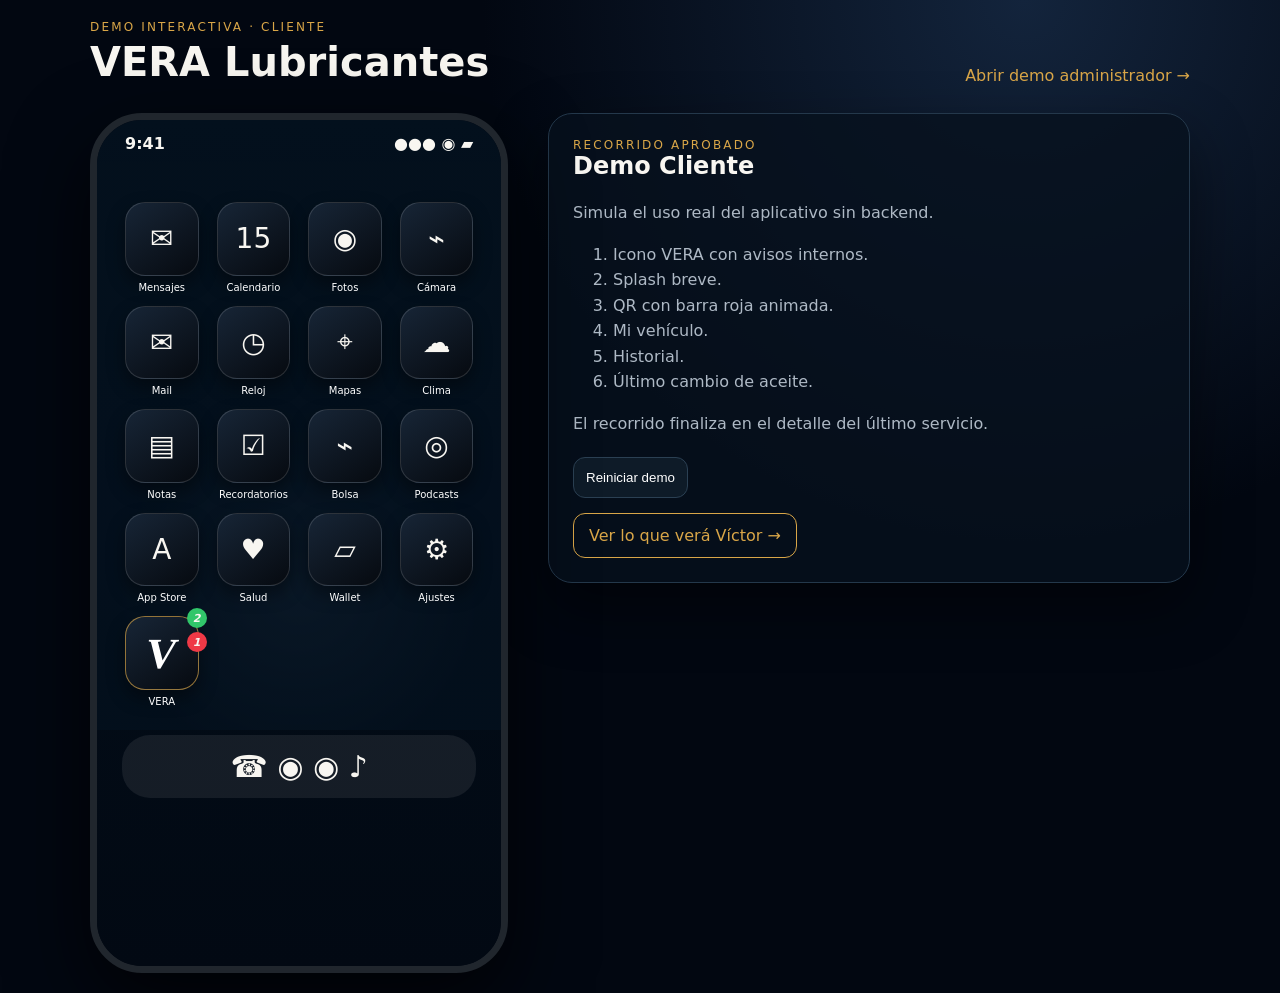
==== index.html @ 76a8cbde "Add interactive client demo" ====
<!doctype html><html lang="es"><head><meta charset="utf-8"><meta name="viewport" content="width=device-width,initial-scale=1"><title>VERA Lubricantes | Demo Cliente</title><style>:root{--bg:#030914;--card:#091522;--line:#22344a;--gold:#d9a648;--red:#ef3946;--green:#31c66a;--txt:#f8f6f1;--muted:#9ba8b7}*{box-sizing:border-box}html,body{margin:0;min-height:100%;background:radial-gradient(circle at 80% 0,#13243c 0,transparent 38%),#020711;color:var(--txt);font-family:Inter,system-ui,-apple-system,Segoe UI,sans-serif}body{padding:20px}.wrap{max-width:1100px;margin:auto;display:grid;grid-template-columns:minmax(300px,430px) 1fr;gap:28px;align-items:start}.head{grid-column:1/-1;display:flex;justify-content:space-between;gap:16px;align-items:end}.eyebrow{font-size:12px;letter-spacing:.18em;color:var(--gold);text-transform:uppercase}.head h1{margin:5px 0 0;font-size:clamp(24px,4vw,40px)}a{color:var(--gold);text-decoration:none}.phone{position:relative;aspect-ratio:9/18.5;max-height:860px;background:#020813;border:7px solid #20262d;border-radius:52px;box-shadow:0 30px 80px #000b;overflow:hidden}.screen{display:none;height:100%;overflow:auto;background:linear-gradient(180deg,#03101d,#020913);scrollbar-width:none}.screen.active{display:block}.screen::-webkit-scrollbar{display:none}.status{height:42px;padding:14px 28px 0;display:flex;justify-content:space-between;font-weight:700}.brand{display:flex;align-items:center;gap:12px;padding:18px 25px;border-bottom:1px solid #253342}.mark{font:800 46px Georgia;line-height:1;transform:skew(-10deg);color:#fff}.brandname{font:700 26px Georgia}.brandname small{display:block;color:var(--gold);font:600 13px system-ui;letter-spacing:.14em}.bell{margin-left:auto;position:relative;font-size:25px}.badge{position:absolute;right:-9px;top:-8px;min-width:20px;height:20px;border-radius:20px;display:grid;place-items:center;font-size:11px;font-weight:800}.green{background:var(--green)}.red{background:var(--red)}.home-grid{padding:40px 28px;display:grid;grid-template-columns:repeat(4,1fr);gap:30px 18px;background:linear-gradient(#03101dcf,#03101dcf),radial-gradient(circle at 50% 75%,#24364b,transparent 38%)}.appicon{aspect-ratio:1;border-radius:20px;background:linear-gradient(145deg,#172536,#060a10);border:1px solid #ffffff24;display:grid;place-items:center;font-size:28px;position:relative;box-shadow:0 8px 18px #0006}.appicon span{position:absolute;top:calc(100% + 7px);font-size:10px;color:white}.veraicon{border-color:#d9a648aa;cursor:pointer}.veraicon .mark{font-size:43px}.veraicon .b1{right:-9px;top:-9px}.veraicon .b2{right:-9px;top:15px}.dock{margin:5px 25px 30px;border-radius:28px;background:#ffffff13;padding:14px;display:flex;justify-content:space-around;font-size:30px}.splash{height:100%;display:grid;place-items:center;text-align:center;position:relative;background:radial-gradient(circle at 70% 65%,#142438 0,transparent 35%),#020914}.splash .logo .mark{font-size:80px}.splash h2{font:700 44px Georgia;margin:4px 0}.splash h2 span{display:block;color:var(--gold);font:600 20px system-ui;letter-spacing:.12em}.splash p{color:#c9d0d7}.loader{height:2px;width:65%;margin:50px auto 0;background:#243342;overflow:hidden}.loader:after{content:"";display:block;width:35%;height:100%;background:var(--red);animation:load 1.15s infinite}@keyframes load{from{transform:translateX(-110%)}to{transform:translateX(390%)}}.title{padding:24px 27px 8px;font:700 34px Georgia}.title em{font-style:normal;color:var(--gold)}.sub{padding:0 27px 20px;color:var(--muted)}.scanner{height:53%;margin:10px 24px 20px;position:relative;border-radius:28px;background:radial-gradient(circle at 45% 55%,#24364b,#08111b 62%);overflow:hidden;cursor:pointer}.qr{position:absolute;width:42%;aspect-ratio:1;left:29%;top:28%;background:repeating-conic-gradient(#111 0 25%,#fff 0 50%) 0/22px 22px;border:10px solid #eee;box-shadow:0 15px 30px #0009}.scanline{position:absolute;left:12%;right:12%;height:3px;background:#ff3344;box-shadow:0 0 15px #ff3344;animation:scan 1.8s ease-in-out infinite}@keyframes scan{0%{top:20%}50%{top:72%}100%{top:20%}}.manual{margin:0 25px 30px;border:1px solid var(--gold);padding:17px;border-radius:16px;text-align:center;cursor:pointer}.vehicleHero{margin:8px 24px 14px;height:170px;border-radius:24px;background:radial-gradient(ellipse at 52% 80%,#1f3043 0,#07111c 60%);position:relative;overflow:hidden}.car{position:absolute;left:11%;right:11%;bottom:26px;height:54px;border-radius:60% 45% 18px 18px;background:linear-gradient(#1b222b,#05080c);box-shadow:inset 0 0 0 2px #34414d,0 15px 25px #000}.car:before,.car:after{content:"";position:absolute;bottom:-15px;width:31px;height:31px;border-radius:50%;background:#050505;border:6px solid #252c33}.car:before{left:17%}.car:after{right:17%}.plate{position:absolute;bottom:18px;left:50%;transform:translateX(-50%);background:#e8edf3;color:#10223d;padding:5px 11px;border-radius:5px;font-weight:800;font-size:12px}.rowcards{display:grid;grid-template-columns:1fr 1fr;gap:12px;padding:0 24px}.card{border:1px solid #283a4c;background:linear-gradient(145deg,#0d1b29,#07111b);border-radius:18px;padding:17px}.card b{display:block;color:var(--gold);font-size:12px;margin-bottom:12px;text-transform:uppercase}.big{font-size:21px}.person{margin:14px 24px}.cta{margin:12px 24px;padding:17px;border-radius:15px;text-align:center;font-weight:800;cursor:pointer;border:1px solid var(--gold)}.cta.primary{background:linear-gradient(135deg,#f0ca75,#c58f35);color:#10141a}.msg{display:flex;align-items:center;gap:12px;margin:15px 24px 26px;padding:16px;border-radius:17px;background:#101e2b;border:1px solid #263a4d}.tabs{display:flex;gap:8px;overflow:auto;padding:0 20px 15px}.tabs span{white-space:nowrap;border:1px solid #34475a;border-radius:30px;padding:8px 13px;font-size:12px}.tabs .on{color:var(--gold);border-color:var(--gold)}.timeline{padding:0 20px 30px}.service{border:1px solid #263b4d;background:#0c1824;border-radius:16px;margin-bottom:12px;padding:15px;cursor:pointer}.service .top{display:flex;justify-content:space-between}.service strong{color:var(--gold)}.service small{display:block;color:var(--muted);margin-top:8px}.detail{padding:0 20px 30px}.detail .service{cursor:default}.field{display:flex;justify-content:space-between;gap:12px;padding:12px 0;border-bottom:1px solid #233344}.field span:first-child{color:#cad1d9}.field span:last-child{text-align:right;color:#fff}.end{text-align:center;color:var(--muted);padding:0 20px 25px}.side{padding:24px;border:1px solid #24384b;border-radius:24px;background:#07111dcc;box-shadow:0 24px 60px #0007}.side h2{margin-top:0}.side li,.side p{color:#aeb9c5;line-height:1.6}.side a{display:inline-block;margin-top:15px;border:1px solid var(--gold);padding:12px 15px;border-radius:12px}.navbuttons{display:flex;gap:10px;margin-top:20px}.navbuttons button{background:#0e1b28;color:#fff;border:1px solid #2b4053;border-radius:12px;padding:12px;cursor:pointer}.back{position:absolute;left:19px;top:57px;z-index:3;border:0;background:#101d29cc;color:#fff;width:38px;height:38px;border-radius:50%;font-size:22px;cursor:pointer}@media(max-width:820px){body{padding:10px}.wrap{grid-template-columns:1fr}.head{align-items:start;flex-direction:column}.phone{margin:auto;width:min(100%,410px)}.side{display:none}}</style></head><body><div class="wrap"><header class="head"><div><div class="eyebrow">Demo interactiva · Cliente</div><h1>VERA Lubricantes</h1></div><a href="admin.html">Abrir demo administrador →</a></header><main class="phone" id="phone"><section class="screen active" data-name="home"><div class="status"><span>9:41</span><span>●●● ◉ ▰</span></div><div class="home-grid"><div class="appicon">✉<span>Mensajes</span></div><div class="appicon">15<span>Calendario</span></div><div class="appicon">◉<span>Fotos</span></div><div class="appicon">⌁<span>Cámara</span></div><div class="appicon">✉<span>Mail</span></div><div class="appicon">◷<span>Reloj</span></div><div class="appicon">⌖<span>Mapas</span></div><div class="appicon">☁<span>Clima</span></div><div class="appicon">▤<span>Notas</span></div><div class="appicon">☑<span>Recordatorios</span></div><div class="appicon">⌁<span>Bolsa</span></div><div class="appicon">◎<span>Podcasts</span></div><div class="appicon">A<span>App Store</span></div><div class="appicon">♥<span>Salud</span></div><div class="appicon">▱<span>Wallet</span></div><div class="appicon">⚙<span>Ajustes</span></div><div class="appicon veraicon" onclick="go('splash')"><div class="mark">V</div><i class="badge green b1">2</i><i class="badge red b2">1</i><span>VERA</span></div></div><div class="dock">☎︎ ◉ ◉ ♪</div></section><section class="screen" data-name="splash" onclick="go('scan')"><div class="status"><span>9:41</span><span>●●● ◉ ▰</span></div><div class="splash"><div class="logo"><div class="mark">V</div><h2>VERA <span>LUBRICANTES</span></h2><p>Historial <b style="color:var(--gold)">inteligente</b> para tu vehículo.</p><div class="loader"></div></div></div></section><section class="screen" data-name="scan"><button class="back" onclick="go('home')">‹</button><div class="status"><span>9:41</span><span>●●● ◉ ▰</span></div><div class="brand"><div class="mark">V</div><div class="brandname">VERA<small>LUBRICANTES</small></div></div><div class="title">Escanear <em>QR</em></div><div class="sub">Apuntá al código QR de tu vehículo.</div><div class="scanner" onclick="go('vehicle')"><div class="qr"></div><div class="scanline"></div></div><div class="manual" onclick="go('vehicle')">⌨ Ingresar código manual</div></section><section class="screen" data-name="vehicle"><button class="back" onclick="go('scan')">‹</button><div class="status"><span>9:41</span><span>●●● ◉ ▰</span></div><div class="brand"><div class="mark">V</div><div class="brandname">VERA<small>LUBRICANTES</small></div><div class="bell">♢<i class="badge red">2</i></div></div><div class="title">Mi <em>vehículo</em></div><div class="vehicleHero"><div class="car"><div class="plate">AE 458 VC</div></div></div><div class="rowcards"><div class="card"><b>Último cambio</b><div class="big">15/05/2024</div><p>15.000 km</p></div><div class="card"><b>Próximo cambio</b><div class="big">29.000 km</div><p>15/11/2024</p></div></div><div class="card person"><b>Datos personales</b><div class="big">Lucas Martín</div><p>(02392) 315890<br>lubricentrolc@gmail.com</p></div><div class="cta primary" onclick="go('history')">VER HISTORIAL COMPLETO</div><div class="cta" onclick="go('detail')">ÚLTIMO SERVICIO</div><div class="msg"><span style="font-size:30px">♢</span><div>Tenés mensajes nuevos<br><b style="color:var(--gold)">y promociones</b></div></div></section><section class="screen" data-name="history"><button class="back" onclick="go('vehicle')">‹</button><div class="status"><span>9:41</span><span>●●● ◉ ▰</span></div><div class="title" style="text-align:center">Historial</div><div class="card person"><b>Mi vehículo</b><div class="big">ABC 123</div><p>Sedán premium 2.0 Turbo</p></div><div class="tabs"><span class="on">Todos</span><span>Cambios de aceite</span><span>Filtros</span><span>Controles</span></div><div class="timeline"><div class="service" onclick="go('detail')"><div class="top"><strong>MÁS RECIENTE · 15/05/2024</strong><span>45.620 km</span></div><small>Aceite: VERA Sintético 5W-40<br>Próximo cambio: 15/11/2024 o 55.000 km</small></div><div class="service"><div class="top"><strong>15/11/2023</strong><span>40.150 km</span></div><small>Aceite: VERA Sintético 5W-40<br>Próximo cambio: 15/05/2024 o 50.000 km</small></div><div class="service"><div class="top"><strong>15/05/2023</strong><span>35.200 km</span></div><small>Aceite: VERA Sintético 5W-40<br>Próximo cambio: 15/11/2023 o 45.000 km</small></div><div class="service"><div class="top"><strong>14/11/2022</strong><span>30.100 km</span></div><small>Aceite: VERA Sintético 5W-40</small></div></div></section><section class="screen" data-name="detail"><button class="back" onclick="go('history')">‹</button><div class="status"><span>9:41</span><span>●●● ◉ ▰</span></div><div class="title" style="text-align:center">Último <em>cambio de aceite</em></div><div class="card person"><b>Vehículo · Cliente</b><div class="big">ABC 123 · Juan Pérez</div><p>Fecha 15/05/2024 · 15.000 km</p></div><div class="detail"><div class="service"><div class="field"><span>Aceite</span><span>5W30 Full Sintético ✓</span></div><div class="field"><span>Tipo</span><span>Sintético ✓</span></div><div class="field"><span>Filtro de aceite</span><span>Cambiado ✓</span></div><div class="field"><span>Filtro de combustible</span><span>Cambiado ✓</span></div><div class="field"><span>Filtro de aire</span><span>Cambiado ✓</span></div><div class="field"><span>Filtro de cabina</span><span>Cambiado ✓</span></div><div class="field"><span>Bujías</span><span>Verificadas ✓</span></div><div class="field"><span>Aceite caja de vel.</span><span>75W-90 Sintético ✓</span></div><div class="field"><span>Aceite diferencial</span><span>75W-140 Sintético ✓</span></div><div class="field"><span>Engrase</span><span>Completado ✓</span></div><div class="field"><span>Líquido hidráulico</span><span>Verificado ✓</span></div><div class="field"><span>Líquido refrigerante</span><span>G12+ ✓</span></div><div class="field"><span>Líquido de freno</span><span>DOT 4 ✓</span></div><div class="field"><span>Control de neumáticos</span><span>OK ✓</span></div><div class="field"><span>Rotación de neumáticos</span><span>Realizada ✓</span></div><div class="field"><span>Batería</span><span>OK · 12.6 V ✓</span></div></div></div><div class="end">Fin del recorrido demo del cliente</div></section></main><aside class="side"><div class="eyebrow">Recorrido aprobado</div><h2>Demo Cliente</h2><p>Simula el uso real del aplicativo sin backend.</p><ol><li>Icono VERA con avisos internos.</li><li>Splash breve.</li><li>QR con barra roja animada.</li><li>Mi vehículo.</li><li>Historial.</li><li>Último cambio de aceite.</li></ol><p>El recorrido finaliza en el detalle del último servicio.</p><div class="navbuttons"><button onclick="go('home')">Reiniciar demo</button></div><a href="admin.html">Ver lo que verá Víctor →</a></aside></div><script>const screens=[...document.querySelectorAll('.screen')];function go(n){screens.forEach(s=>s.classList.toggle('active',s.dataset.name===n));document.querySelector('.phone').scrollTop=0;if(n==='splash')setTimeout(()=>{if(document.querySelector('[data-name=splash]').classList.contains('active'))go('scan')},1250)}</script></body></html>
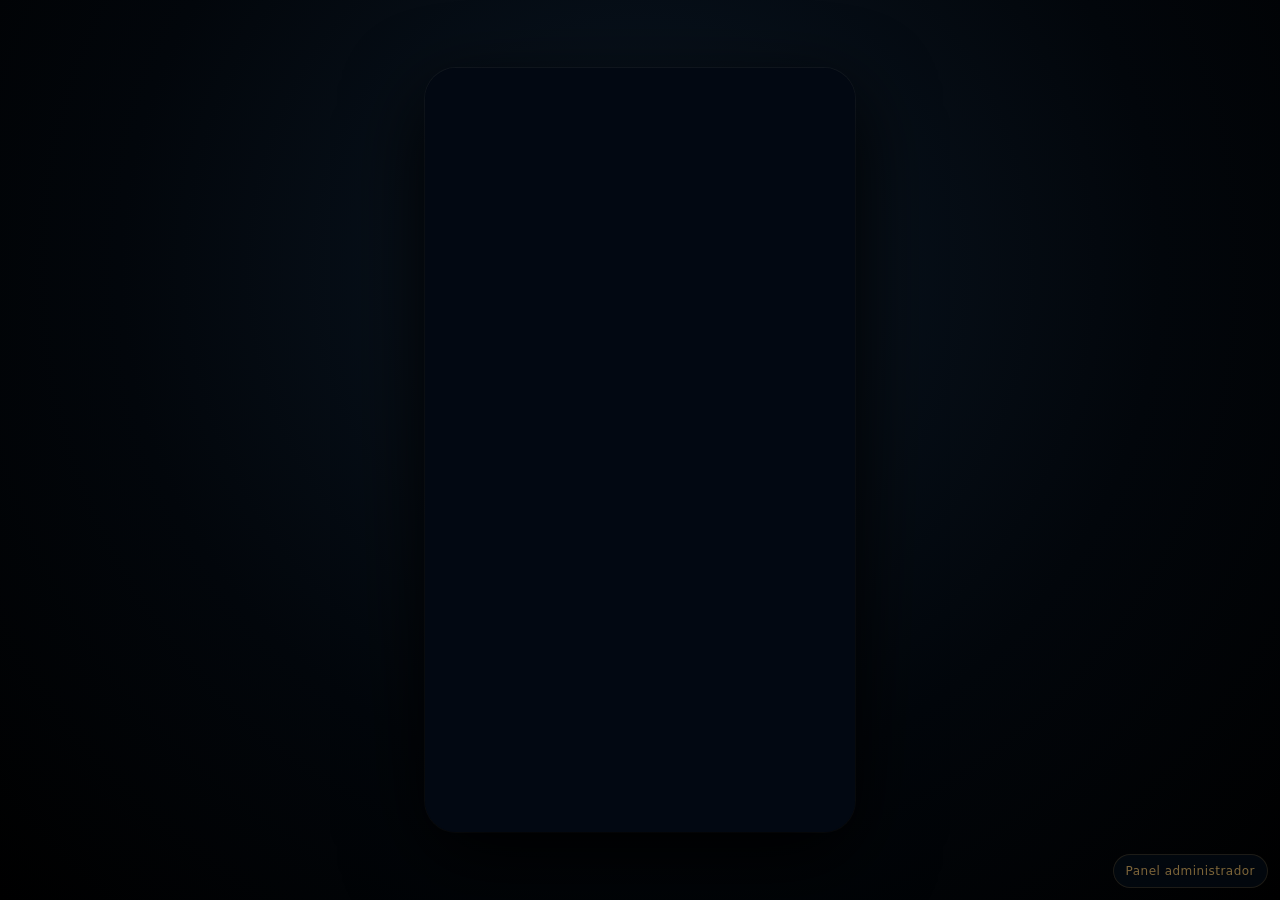
==== commit 7ee82236: "Replace client demo with premium visual flow" ====
--- a/index.html
+++ b/index.html
@@ -1 +1,94 @@
-<!doctype html><html lang="es"><head><meta charset="utf-8"><meta name="viewport" content="width=device-width,initial-scale=1"><title>VERA Lubricantes | Demo Cliente</title><style>:root{--bg:#030914;--card:#091522;--line:#22344a;--gold:#d9a648;--red:#ef3946;--green:#31c66a;--txt:#f8f6f1;--muted:#9ba8b7}*{box-sizing:border-box}html,body{margin:0;min-height:100%;background:radial-gradient(circle at 80% 0,#13243c 0,transparent 38%),#020711;color:var(--txt);font-family:Inter,system-ui,-apple-system,Segoe UI,sans-serif}body{padding:20px}.wrap{max-width:1100px;margin:auto;display:grid;grid-template-columns:minmax(300px,430px) 1fr;gap:28px;align-items:start}.head{grid-column:1/-1;display:flex;justify-content:space-between;gap:16px;align-items:end}.eyebrow{font-size:12px;letter-spacing:.18em;color:var(--gold);text-transform:uppercase}.head h1{margin:5px 0 0;font-size:clamp(24px,4vw,40px)}a{color:var(--gold);text-decoration:none}.phone{position:relative;aspect-ratio:9/18.5;max-height:860px;background:#020813;border:7px solid #20262d;border-radius:52px;box-shadow:0 30px 80px #000b;overflow:hidden}.screen{display:none;height:100%;overflow:auto;background:linear-gradient(180deg,#03101d,#020913);scrollbar-width:none}.screen.active{display:block}.screen::-webkit-scrollbar{display:none}.status{height:42px;padding:14px 28px 0;display:flex;justify-content:space-between;font-weight:700}.brand{display:flex;align-items:center;gap:12px;padding:18px 25px;border-bottom:1px solid #253342}.mark{font:800 46px Georgia;line-height:1;transform:skew(-10deg);color:#fff}.brandname{font:700 26px Georgia}.brandname small{display:block;color:var(--gold);font:600 13px system-ui;letter-spacing:.14em}.bell{margin-left:auto;position:relative;font-size:25px}.badge{position:absolute;right:-9px;top:-8px;min-width:20px;height:20px;border-radius:20px;display:grid;place-items:center;font-size:11px;font-weight:800}.green{background:var(--green)}.red{background:var(--red)}.home-grid{padding:40px 28px;display:grid;grid-template-columns:repeat(4,1fr);gap:30px 18px;background:linear-gradient(#03101dcf,#03101dcf),radial-gradient(circle at 50% 75%,#24364b,transparent 38%)}.appicon{aspect-ratio:1;border-radius:20px;background:linear-gradient(145deg,#172536,#060a10);border:1px solid #ffffff24;display:grid;place-items:center;font-size:28px;position:relative;box-shadow:0 8px 18px #0006}.appicon span{position:absolute;top:calc(100% + 7px);font-size:10px;color:white}.veraicon{border-color:#d9a648aa;cursor:pointer}.veraicon .mark{font-size:43px}.veraicon .b1{right:-9px;top:-9px}.veraicon .b2{right:-9px;top:15px}.dock{margin:5px 25px 30px;border-radius:28px;background:#ffffff13;padding:14px;display:flex;justify-content:space-around;font-size:30px}.splash{height:100%;display:grid;place-items:center;text-align:center;position:relative;background:radial-gradient(circle at 70% 65%,#142438 0,transparent 35%),#020914}.splash .logo .mark{font-size:80px}.splash h2{font:700 44px Georgia;margin:4px 0}.splash h2 span{display:block;color:var(--gold);font:600 20px system-ui;letter-spacing:.12em}.splash p{color:#c9d0d7}.loader{height:2px;width:65%;margin:50px auto 0;background:#243342;overflow:hidden}.loader:after{content:"";display:block;width:35%;height:100%;background:var(--red);animation:load 1.15s infinite}@keyframes load{from{transform:translateX(-110%)}to{transform:translateX(390%)}}.title{padding:24px 27px 8px;font:700 34px Georgia}.title em{font-style:normal;color:var(--gold)}.sub{padding:0 27px 20px;color:var(--muted)}.scanner{height:53%;margin:10px 24px 20px;position:relative;border-radius:28px;background:radial-gradient(circle at 45% 55%,#24364b,#08111b 62%);overflow:hidden;cursor:pointer}.qr{position:absolute;width:42%;aspect-ratio:1;left:29%;top:28%;background:repeating-conic-gradient(#111 0 25%,#fff 0 50%) 0/22px 22px;border:10px solid #eee;box-shadow:0 15px 30px #0009}.scanline{position:absolute;left:12%;right:12%;height:3px;background:#ff3344;box-shadow:0 0 15px #ff3344;animation:scan 1.8s ease-in-out infinite}@keyframes scan{0%{top:20%}50%{top:72%}100%{top:20%}}.manual{margin:0 25px 30px;border:1px solid var(--gold);padding:17px;border-radius:16px;text-align:center;cursor:pointer}.vehicleHero{margin:8px 24px 14px;height:170px;border-radius:24px;background:radial-gradient(ellipse at 52% 80%,#1f3043 0,#07111c 60%);position:relative;overflow:hidden}.car{position:absolute;left:11%;right:11%;bottom:26px;height:54px;border-radius:60% 45% 18px 18px;background:linear-gradient(#1b222b,#05080c);box-shadow:inset 0 0 0 2px #34414d,0 15px 25px #000}.car:before,.car:after{content:"";position:absolute;bottom:-15px;width:31px;height:31px;border-radius:50%;background:#050505;border:6px solid #252c33}.car:before{left:17%}.car:after{right:17%}.plate{position:absolute;bottom:18px;left:50%;transform:translateX(-50%);background:#e8edf3;color:#10223d;padding:5px 11px;border-radius:5px;font-weight:800;font-size:12px}.rowcards{display:grid;grid-template-columns:1fr 1fr;gap:12px;padding:0 24px}.card{border:1px solid #283a4c;background:linear-gradient(145deg,#0d1b29,#07111b);border-radius:18px;padding:17px}.card b{display:block;color:var(--gold);font-size:12px;margin-bottom:12px;text-transform:uppercase}.big{font-size:21px}.person{margin:14px 24px}.cta{margin:12px 24px;padding:17px;border-radius:15px;text-align:center;font-weight:800;cursor:pointer;border:1px solid var(--gold)}.cta.primary{background:linear-gradient(135deg,#f0ca75,#c58f35);color:#10141a}.msg{display:flex;align-items:center;gap:12px;margin:15px 24px 26px;padding:16px;border-radius:17px;background:#101e2b;border:1px solid #263a4d}.tabs{display:flex;gap:8px;overflow:auto;padding:0 20px 15px}.tabs span{white-space:nowrap;border:1px solid #34475a;border-radius:30px;padding:8px 13px;font-size:12px}.tabs .on{color:var(--gold);border-color:var(--gold)}.timeline{padding:0 20px 30px}.service{border:1px solid #263b4d;background:#0c1824;border-radius:16px;margin-bottom:12px;padding:15px;cursor:pointer}.service .top{display:flex;justify-content:space-between}.service strong{color:var(--gold)}.service small{display:block;color:var(--muted);margin-top:8px}.detail{padding:0 20px 30px}.detail .service{cursor:default}.field{display:flex;justify-content:space-between;gap:12px;padding:12px 0;border-bottom:1px solid #233344}.field span:first-child{color:#cad1d9}.field span:last-child{text-align:right;color:#fff}.end{text-align:center;color:var(--muted);padding:0 20px 25px}.side{padding:24px;border:1px solid #24384b;border-radius:24px;background:#07111dcc;box-shadow:0 24px 60px #0007}.side h2{margin-top:0}.side li,.side p{color:#aeb9c5;line-height:1.6}.side a{display:inline-block;margin-top:15px;border:1px solid var(--gold);padding:12px 15px;border-radius:12px}.navbuttons{display:flex;gap:10px;margin-top:20px}.navbuttons button{background:#0e1b28;color:#fff;border:1px solid #2b4053;border-radius:12px;padding:12px;cursor:pointer}.back{position:absolute;left:19px;top:57px;z-index:3;border:0;background:#101d29cc;color:#fff;width:38px;height:38px;border-radius:50%;font-size:22px;cursor:pointer}@media(max-width:820px){body{padding:10px}.wrap{grid-template-columns:1fr}.head{align-items:start;flex-direction:column}.phone{margin:auto;width:min(100%,410px)}.side{display:none}}</style></head><body><div class="wrap"><header class="head"><div><div class="eyebrow">Demo interactiva · Cliente</div><h1>VERA Lubricantes</h1></div><a href="admin.html">Abrir demo administrador →</a></header><main class="phone" id="phone"><section class="screen active" data-name="home"><div class="status"><span>9:41</span><span>●●● ◉ ▰</span></div><div class="home-grid"><div class="appicon">✉<span>Mensajes</span></div><div class="appicon">15<span>Calendario</span></div><div class="appicon">◉<span>Fotos</span></div><div class="appicon">⌁<span>Cámara</span></div><div class="appicon">✉<span>Mail</span></div><div class="appicon">◷<span>Reloj</span></div><div class="appicon">⌖<span>Mapas</span></div><div class="appicon">☁<span>Clima</span></div><div class="appicon">▤<span>Notas</span></div><div class="appicon">☑<span>Recordatorios</span></div><div class="appicon">⌁<span>Bolsa</span></div><div class="appicon">◎<span>Podcasts</span></div><div class="appicon">A<span>App Store</span></div><div class="appicon">♥<span>Salud</span></div><div class="appicon">▱<span>Wallet</span></div><div class="appicon">⚙<span>Ajustes</span></div><div class="appicon veraicon" onclick="go('splash')"><div class="mark">V</div><i class="badge green b1">2</i><i class="badge red b2">1</i><span>VERA</span></div></div><div class="dock">☎︎ ◉ ◉ ♪</div></section><section class="screen" data-name="splash" onclick="go('scan')"><div class="status"><span>9:41</span><span>●●● ◉ ▰</span></div><div class="splash"><div class="logo"><div class="mark">V</div><h2>VERA <span>LUBRICANTES</span></h2><p>Historial <b style="color:var(--gold)">inteligente</b> para tu vehículo.</p><div class="loader"></div></div></div></section><section class="screen" data-name="scan"><button class="back" onclick="go('home')">‹</button><div class="status"><span>9:41</span><span>●●● ◉ ▰</span></div><div class="brand"><div class="mark">V</div><div class="brandname">VERA<small>LUBRICANTES</small></div></div><div class="title">Escanear <em>QR</em></div><div class="sub">Apuntá al código QR de tu vehículo.</div><div class="scanner" onclick="go('vehicle')"><div class="qr"></div><div class="scanline"></div></div><div class="manual" onclick="go('vehicle')">⌨ Ingresar código manual</div></section><section class="screen" data-name="vehicle"><button class="back" onclick="go('scan')">‹</button><div class="status"><span>9:41</span><span>●●● ◉ ▰</span></div><div class="brand"><div class="mark">V</div><div class="brandname">VERA<small>LUBRICANTES</small></div><div class="bell">♢<i class="badge red">2</i></div></div><div class="title">Mi <em>vehículo</em></div><div class="vehicleHero"><div class="car"><div class="plate">AE 458 VC</div></div></div><div class="rowcards"><div class="card"><b>Último cambio</b><div class="big">15/05/2024</div><p>15.000 km</p></div><div class="card"><b>Próximo cambio</b><div class="big">29.000 km</div><p>15/11/2024</p></div></div><div class="card person"><b>Datos personales</b><div class="big">Lucas Martín</div><p>(02392) 315890<br>lubricentrolc@gmail.com</p></div><div class="cta primary" onclick="go('history')">VER HISTORIAL COMPLETO</div><div class="cta" onclick="go('detail')">ÚLTIMO SERVICIO</div><div class="msg"><span style="font-size:30px">♢</span><div>Tenés mensajes nuevos<br><b style="color:var(--gold)">y promociones</b></div></div></section><section class="screen" data-name="history"><button class="back" onclick="go('vehicle')">‹</button><div class="status"><span>9:41</span><span>●●● ◉ ▰</span></div><div class="title" style="text-align:center">Historial</div><div class="card person"><b>Mi vehículo</b><div class="big">ABC 123</div><p>Sedán premium 2.0 Turbo</p></div><div class="tabs"><span class="on">Todos</span><span>Cambios de aceite</span><span>Filtros</span><span>Controles</span></div><div class="timeline"><div class="service" onclick="go('detail')"><div class="top"><strong>MÁS RECIENTE · 15/05/2024</strong><span>45.620 km</span></div><small>Aceite: VERA Sintético 5W-40<br>Próximo cambio: 15/11/2024 o 55.000 km</small></div><div class="service"><div class="top"><strong>15/11/2023</strong><span>40.150 km</span></div><small>Aceite: VERA Sintético 5W-40<br>Próximo cambio: 15/05/2024 o 50.000 km</small></div><div class="service"><div class="top"><strong>15/05/2023</strong><span>35.200 km</span></div><small>Aceite: VERA Sintético 5W-40<br>Próximo cambio: 15/11/2023 o 45.000 km</small></div><div class="service"><div class="top"><strong>14/11/2022</strong><span>30.100 km</span></div><small>Aceite: VERA Sintético 5W-40</small></div></div></section><section class="screen" data-name="detail"><button class="back" onclick="go('history')">‹</button><div class="status"><span>9:41</span><span>●●● ◉ ▰</span></div><div class="title" style="text-align:center">Último <em>cambio de aceite</em></div><div class="card person"><b>Vehículo · Cliente</b><div class="big">ABC 123 · Juan Pérez</div><p>Fecha 15/05/2024 · 15.000 km</p></div><div class="detail"><div class="service"><div class="field"><span>Aceite</span><span>5W30 Full Sintético ✓</span></div><div class="field"><span>Tipo</span><span>Sintético ✓</span></div><div class="field"><span>Filtro de aceite</span><span>Cambiado ✓</span></div><div class="field"><span>Filtro de combustible</span><span>Cambiado ✓</span></div><div class="field"><span>Filtro de aire</span><span>Cambiado ✓</span></div><div class="field"><span>Filtro de cabina</span><span>Cambiado ✓</span></div><div class="field"><span>Bujías</span><span>Verificadas ✓</span></div><div class="field"><span>Aceite caja de vel.</span><span>75W-90 Sintético ✓</span></div><div class="field"><span>Aceite diferencial</span><span>75W-140 Sintético ✓</span></div><div class="field"><span>Engrase</span><span>Completado ✓</span></div><div class="field"><span>Líquido hidráulico</span><span>Verificado ✓</span></div><div class="field"><span>Líquido refrigerante</span><span>G12+ ✓</span></div><div class="field"><span>Líquido de freno</span><span>DOT 4 ✓</span></div><div class="field"><span>Control de neumáticos</span><span>OK ✓</span></div><div class="field"><span>Rotación de neumáticos</span><span>Realizada ✓</span></div><div class="field"><span>Batería</span><span>OK · 12.6 V ✓</span></div></div></div><div class="end">Fin del recorrido demo del cliente</div></section></main><aside class="side"><div class="eyebrow">Recorrido aprobado</div><h2>Demo Cliente</h2><p>Simula el uso real del aplicativo sin backend.</p><ol><li>Icono VERA con avisos internos.</li><li>Splash breve.</li><li>QR con barra roja animada.</li><li>Mi vehículo.</li><li>Historial.</li><li>Último cambio de aceite.</li></ol><p>El recorrido finaliza en el detalle del último servicio.</p><div class="navbuttons"><button onclick="go('home')">Reiniciar demo</button></div><a href="admin.html">Ver lo que verá Víctor →</a></aside></div><script>const screens=[...document.querySelectorAll('.screen')];function go(n){screens.forEach(s=>s.classList.toggle('active',s.dataset.name===n));document.querySelector('.phone').scrollTop=0;if(n==='splash')setTimeout(()=>{if(document.querySelector('[data-name=splash]').classList.contains('active'))go('scan')},1250)}</script></body></html>+<!doctype html>
+<html lang="es">
+<head>
+<meta charset="utf-8">
+<meta name="viewport" content="width=device-width,initial-scale=1,viewport-fit=cover,user-scalable=no">
+<meta name="theme-color" content="#020812">
+<title>VERA Lubricantes</title>
+<style>
+:root{--gold:#d8a34f;--red:#ff3348}
+*{box-sizing:border-box;-webkit-tap-highlight-color:transparent}
+html,body{margin:0;width:100%;min-height:100%;background:#02060b;color:#fff;font-family:system-ui,-apple-system,Segoe UI,sans-serif;overflow-x:hidden}
+body{min-height:100dvh;display:grid;place-items:center;background:radial-gradient(circle at 50% 30%,#0b1724 0,#02060b 58%,#000 100%)}
+.stage{width:100%;min-height:100dvh;display:grid;place-items:center;padding:max(10px,env(safe-area-inset-top)) 10px max(10px,env(safe-area-inset-bottom));position:relative}
+.phone{position:relative;width:min(94vw,430px);aspect-ratio:400/711;border-radius:7.2%/4.1%;overflow:hidden;background:#020812;box-shadow:0 26px 80px #000,0 0 0 1px #ffffff0e;touch-action:manipulation}
+.screen{position:absolute;inset:0;display:none;background-repeat:no-repeat;background-size:400% 200%;background-color:#020812}
+.screen.on{display:block}
+.home{background-position:0 0}.splash{background-position:33.333% 0}.scan{background-position:66.667% 0}.vehicle{background-position:100% 0}.messages{background-position:0 100%}.history{background-position:33.333% 100%}.detail{background-position:66.667% 100%}
+.hot{position:absolute;border:0;background:transparent;padding:0;cursor:pointer;z-index:5}
+.hot:focus{outline:0}
+#loading{position:absolute;inset:0;z-index:20;display:grid;place-items:center;background:#020812;transition:opacity .35s ease}
+#loading.hide{opacity:0;pointer-events:none}
+.loader{width:74px;height:2px;background:#ffffff1d;overflow:hidden}
+.loader:after{content:"";display:block;width:40%;height:100%;background:linear-gradient(90deg,transparent,var(--gold),transparent);animation:load 1s infinite}
+@keyframes load{from{transform:translateX(-120%)}to{transform:translateX(330%)}}
+.scan-beam{position:absolute;z-index:4;left:21%;right:20%;height:2px;top:47%;background:linear-gradient(90deg,transparent,#ff3a4d 15%,#ff5a66 50%,#ff3a4d 85%,transparent);box-shadow:0 0 8px #ff3348,0 0 18px #ff334888;animation:scanline 1.9s ease-in-out infinite;pointer-events:none}
+@keyframes scanline{0%,100%{top:38%;opacity:.7}50%{top:64%;opacity:1}}
+.home-open{left:10%;top:57%;width:28%;height:17%}
+.scan-read{left:19%;top:30%;width:66%;height:46%}.scan-manual{left:17%;top:84%;width:69%;height:9%}
+.vehicle-history{left:13%;top:68%;width:75%;height:7%}.vehicle-detail{left:13%;top:76%;width:75%;height:7%}.vehicle-msg-bell{right:8%;top:8%;width:13%;height:10%}.vehicle-msg-card{left:13%;top:84%;width:75%;height:10%}
+.messages-back{left:4%;top:8%;width:14%;height:9%}.messages-vehicle{left:3%;bottom:1%;width:20%;height:10%}
+.history-back{left:5%;top:7%;width:14%;height:9%}.history-detail{right:8%;top:31%;width:31%;height:10%}
+.detail-back{left:4%;top:7%;width:14%;height:9%}
+.side-link{position:fixed;right:12px;bottom:12px;z-index:30;color:#d7ae62;text-decoration:none;font-size:12px;letter-spacing:.04em;padding:9px 12px;border:1px solid #d7ae6238;border-radius:999px;background:#07111dcc;backdrop-filter:blur(10px);opacity:.58;transition:.2s}
+.side-link:hover{opacity:1}
+@media(max-width:520px){body{display:block}.stage{padding:0;min-height:100dvh}.phone{width:100vw;max-width:none;border-radius:0;min-height:100dvh;aspect-ratio:auto}.screen{background-size:400% 200%;background-position-y:var(--py,0);background-origin:border-box}.home{background-position:0 0}.splash{background-position:33.333% 0}.scan{background-position:66.667% 0}.vehicle{background-position:100% 0}.messages{background-position:0 100%}.history{background-position:33.333% 100%}.detail{background-position:66.667% 100%}.side-link{display:none}}
+</style>
+</head>
+<body>
+<div class="stage">
+  <div class="phone" id="phone" aria-label="Demo interactiva VERA Lubricantes">
+    <div id="loading"><div class="loader"></div></div>
+    <section class="screen home on" data-screen="home">
+      <button class="hot home-open" data-go="splash" aria-label="Abrir VERA"></button>
+    </section>
+    <section class="screen splash" data-screen="splash">
+      <button class="hot" style="inset:0" data-go="scan" aria-label="Continuar"></button>
+    </section>
+    <section class="screen scan" data-screen="scan">
+      <div class="scan-beam"></div>
+      <button class="hot scan-read" data-go="vehicle" aria-label="Escanear QR"></button>
+      <button class="hot scan-manual" data-go="vehicle" aria-label="Ingresar código manual"></button>
+    </section>
+    <section class="screen vehicle" data-screen="vehicle">
+      <button class="hot vehicle-msg-bell" data-go="messages" aria-label="Mensajes"></button>
+      <button class="hot vehicle-history" data-go="history" aria-label="Ver historial completo"></button>
+      <button class="hot vehicle-detail" data-go="detail" aria-label="Último servicio"></button>
+      <button class="hot vehicle-msg-card" data-go="messages" aria-label="Mensajes y promociones"></button>
+    </section>
+    <section class="screen messages" data-screen="messages">
+      <button class="hot messages-back" data-go="vehicle" aria-label="Volver"></button>
+      <button class="hot messages-vehicle" data-go="vehicle" aria-label="Mi vehículo"></button>
+    </section>
+    <section class="screen history" data-screen="history">
+      <button class="hot history-back" data-go="vehicle" aria-label="Volver"></button>
+      <button class="hot history-detail" data-go="detail" aria-label="Ver detalle"></button>
+    </section>
+    <section class="screen detail" data-screen="detail">
+      <button class="hot detail-back" data-go="history" aria-label="Volver al historial"></button>
+    </section>
+  </div>
+</div>
+<a class="side-link" href="admin.html">Panel administrador</a>
+<script>
+const parts=['assets/clientopt.00','assets/clientopt.01','assets/clientopt.02','assets/clientopt.03','assets/clientopt.04','assets/clientopt.05','assets/clientopt.06'];
+const screens=[...document.querySelectorAll('.screen')];
+let current='home',splashTimer;
+function go(name){
+  clearTimeout(splashTimer);
+  const next=document.querySelector('[data-screen="'+name+'"]');
+  if(!next)return;
+  screens.forEach(s=>s.classList.toggle('on',s===next));
+  current=name;
+  if(name==='splash') splashTimer=setTimeout(()=>{if(current==='splash')go('scan')},1150);
+}
+document.addEventListener('click',e=>{const b=e.target.closest('[data-go]');if(b){e.preventDefault();go(b.dataset.go)}});
+Promise.all(parts.map(p=>fetch(p,{cache:'force-cache'}).then(r=>{if(!r.ok)throw Error(p);return r.text()})))
+.then(chunks=>{
+  const url='url("data:image/webp;base64,'+chunks.join('').trim()+'")';
+  screens.forEach(s=>s.style.backgroundImage=url);
+  const l=document.getElementById('loading');l.classList.add('hide');setTimeout(()=>l.remove(),400);
+}).catch(()=>{document.getElementById('loading').innerHTML='<div style="font-size:13px;color:#d8a34f">Cargando VERA…</div>'});
+</script>
+</body>
+</html>
